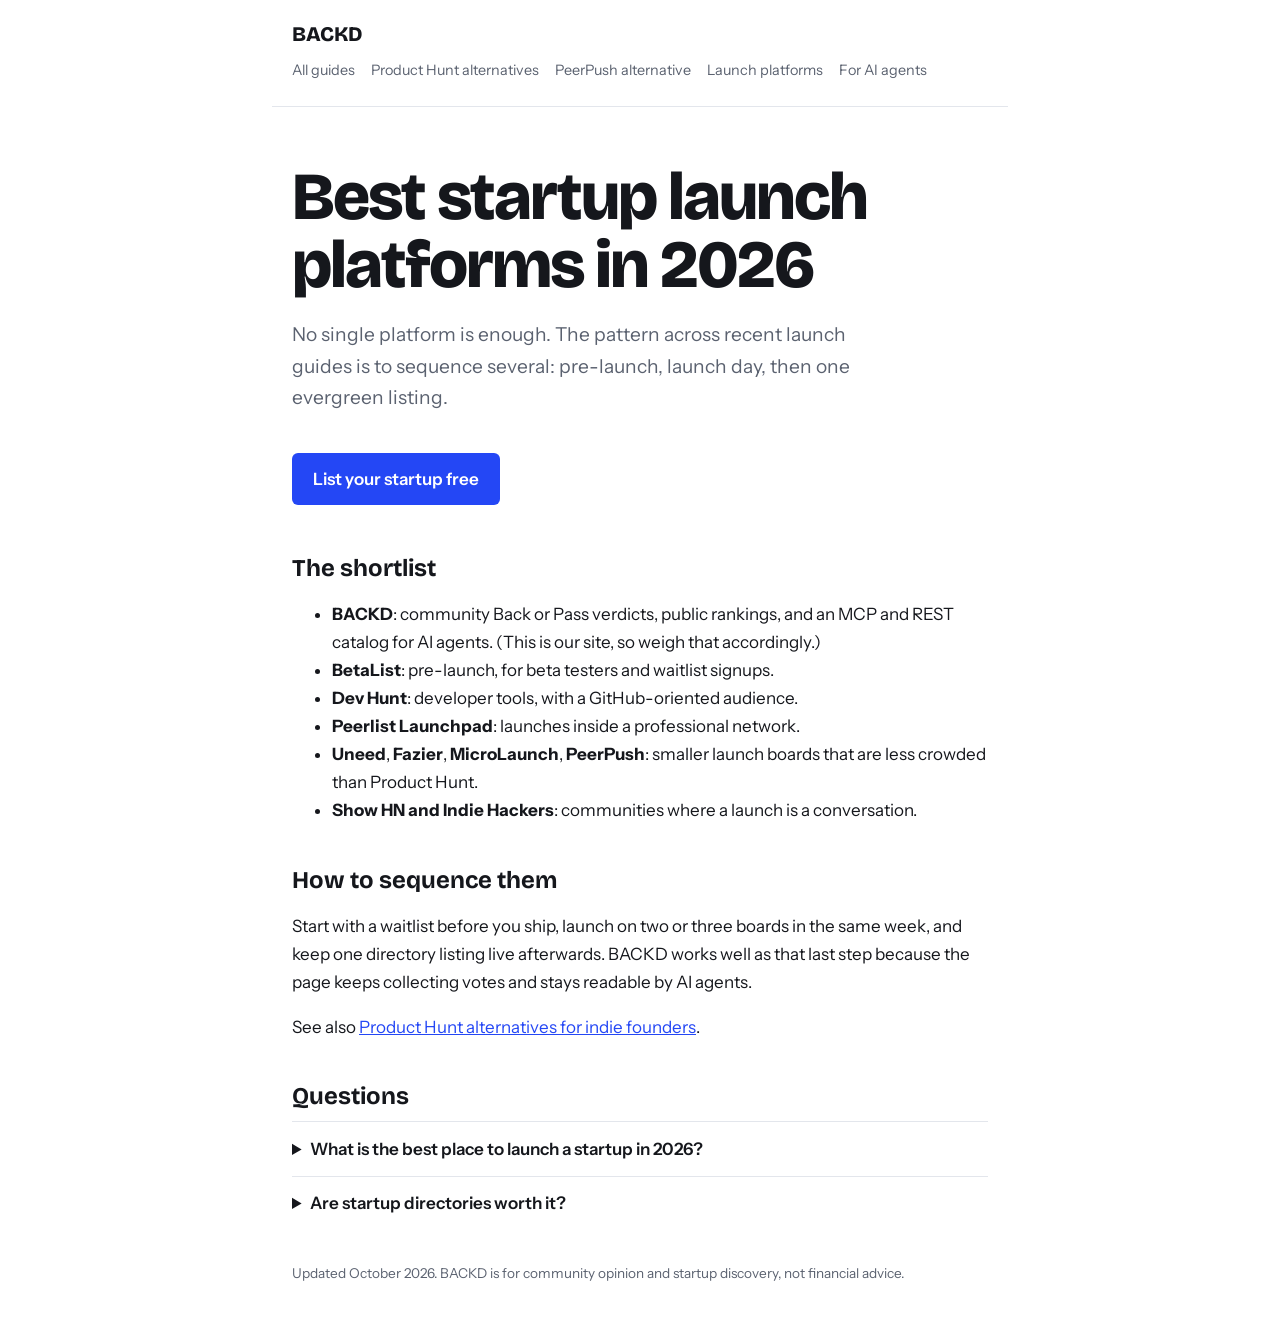
==== best-startup-launch-platforms.html @ 5f78612a "Add files via upload" ====
<!doctype html><html lang="en"><head><meta charset="utf-8"><meta name="viewport" content="width=device-width,initial-scale=1">
<title>Best startup launch platforms in 2026 | BACKD</title><meta name="description" content="A practical list of startup launch platforms and directories in 2026, what each is best for, and how to sequence them for a launch week."><link rel="canonical" href="https://backd.io/best-startup-launch-platforms.html">
<meta property="og:title" content="Best startup launch platforms in 2026 | BACKD"><meta property="og:description" content="A practical list of startup launch platforms and directories in 2026, what each is best for, and how to sequence them for a launch week."><meta property="og:type" content="article"><meta property="og:url" content="https://backd.io/best-startup-launch-platforms.html">
<link rel="preconnect" href="https://fonts.googleapis.com"><link rel="preconnect" href="https://fonts.gstatic.com" crossorigin><link href="https://fonts.googleapis.com/css2?family=Bricolage+Grotesque:wght@700;800&family=Instrument+Sans:wght@400;600&display=swap" rel="stylesheet"><link rel="stylesheet" href="style.css">
<script type="application/ld+json">[{"@context": "https://schema.org", "@type": "Article", "headline": "Best startup launch platforms in 2026", "description": "A practical list of startup launch platforms and directories in 2026, what each is best for, and how to sequence them for a launch week.", "dateModified": "2026-10-18", "publisher": {"@type": "Organization", "name": "BACKD", "url": "https://backd.io"}, "mainEntityOfPage": "https://backd.io/best-startup-launch-platforms.html"}, {"@context": "https://schema.org", "@type": "FAQPage", "mainEntity": [{"@type": "Question", "name": "What is the best place to launch a startup in 2026?", "acceptedAnswer": {"@type": "Answer", "text": "It depends on stage and audience. Use a pre-launch list, one or two launch boards, a community post, and a long-lived directory listing."}}, {"@type": "Question", "name": "Are startup directories worth it?", "acceptedAnswer": {"@type": "Answer", "text": "They help most when you are early and have no audience, and when a listing stays live and discoverable after launch day."}}]}]</script></head><body>
<header><a class="logo" href="https://backd.io">BACKD</a><nav><a href="index.html">All guides</a><a href="product-hunt-alternatives.html">Product Hunt alternatives</a><a href="peerpush-alternative.html">PeerPush alternative</a><a href="best-startup-launch-platforms.html">Launch platforms</a><a href="startup-directory-for-ai-agents.html">For AI agents</a></nav></header>
<main><h1>Best startup launch platforms in 2026</h1><p class="lede">No single platform is enough. The pattern across recent launch guides is to sequence several: pre-launch, launch day, then one evergreen listing.</p><a class="cta" href="https://backd.io/auth/login">List your startup free</a>
<h2>The shortlist</h2>
<ul>
<li><b>BACKD</b>: community Back or Pass verdicts, public rankings, and an MCP and REST catalog for AI agents. (This is our site, so weigh that accordingly.)</li>
<li><b>BetaList</b>: pre-launch, for beta testers and waitlist signups.</li>
<li><b>Dev Hunt</b>: developer tools, with a GitHub-oriented audience.</li>
<li><b>Peerlist Launchpad</b>: launches inside a professional network.</li>
<li><b>Uneed</b>, <b>Fazier</b>, <b>MicroLaunch</b>, <b>PeerPush</b>: smaller launch boards that are less crowded than Product Hunt.</li>
<li><b>Show HN and Indie Hackers</b>: communities where a launch is a conversation.</li>
</ul>
<h2>How to sequence them</h2>
<p>Start with a waitlist before you ship, launch on two or three boards in the same week, and keep one directory listing live afterwards. BACKD works well as that last step because the page keeps collecting votes and stays readable by AI agents.</p>
<p>See also <a href="product-hunt-alternatives.html">Product Hunt alternatives for indie founders</a>.</p><h2>Questions</h2><details><summary>What is the best place to launch a startup in 2026?</summary><p>It depends on stage and audience. Use a pre-launch list, one or two launch boards, a community post, and a long-lived directory listing.</p></details><details><summary>Are startup directories worth it?</summary><p>They help most when you are early and have no audience, and when a listing stays live and discoverable after launch day.</p></details></main>
<footer>Updated October 2026. BACKD is for community opinion and startup discovery, not financial advice.</footer></body></html>
---- style.css ----
:root{--bg:#fff;--ink:#15171c;--mute:#5b6270;--line:#e3e6ec;--panel:#f3f5f9;--acc:#2447f5}
@media(prefers-color-scheme:dark){:root{--bg:#0f1218;--ink:#eceff5;--mute:#9aa3b2;--line:#252b36;--panel:#171c26;--acc:#7f9bff}}
*{box-sizing:border-box}html{scroll-padding-top:4rem}
body{margin:0;background:var(--bg);color:var(--ink);font:17px/1.65 'Instrument Sans',system-ui,sans-serif}
a{color:var(--acc)}a:focus-visible,summary:focus-visible{outline:3px solid var(--acc);outline-offset:3px}
header,main,footer{max-width:46rem;margin:0 auto;padding:0 1.25rem}
header{display:flex;flex-wrap:wrap;gap:.5rem 1.4rem;align-items:baseline;padding-top:1.4rem;padding-bottom:1.4rem;border-bottom:1px solid var(--line)}
.logo{font:800 1.3rem 'Bricolage Grotesque',system-ui,sans-serif;text-decoration:none;color:var(--ink);margin-right:auto}
nav a{color:var(--mute);text-decoration:none;font-size:.9rem;margin-right:1rem}nav a:hover{color:var(--ink)}
h1{font:800 clamp(2.4rem,7vw,4.2rem)/1.02 'Bricolage Grotesque',system-ui,sans-serif;letter-spacing:-.03em;margin:3.5rem 0 1.2rem}
h2{font:700 1.5rem/1.2 'Bricolage Grotesque',system-ui,sans-serif;margin:2.6rem 0 .6rem}
.lede{font-size:1.2rem;color:var(--mute);max-width:38rem}
.cta{display:inline-block;margin:1.2rem 0 .5rem;padding:.75rem 1.3rem;background:var(--acc);color:#fff;border-radius:6px;text-decoration:none;font-weight:600}
@media(prefers-color-scheme:dark){.cta{color:#0f1218}}
code,pre{font:.9rem ui-monospace,Menlo,monospace}code{background:var(--panel);padding:.1em .35em;border-radius:4px}
pre{background:var(--panel);padding:1rem;overflow-x:auto;border-left:3px solid var(--acc);border-radius:4px}pre code{padding:0;background:none}
details{border-top:1px solid var(--line);padding:.8rem 0}summary{cursor:pointer;font-weight:600}
footer{padding-top:2rem;padding-bottom:3rem;color:var(--mute);font-size:.85rem}
.guides{list-style:none;padding:0;margin:0}.guides li{border-top:1px solid var(--line);padding:1rem 0}.guides a{font:700 1.25rem 'Bricolage Grotesque',system-ui,sans-serif}.guides p{margin:.25rem 0 0;color:var(--mute)}
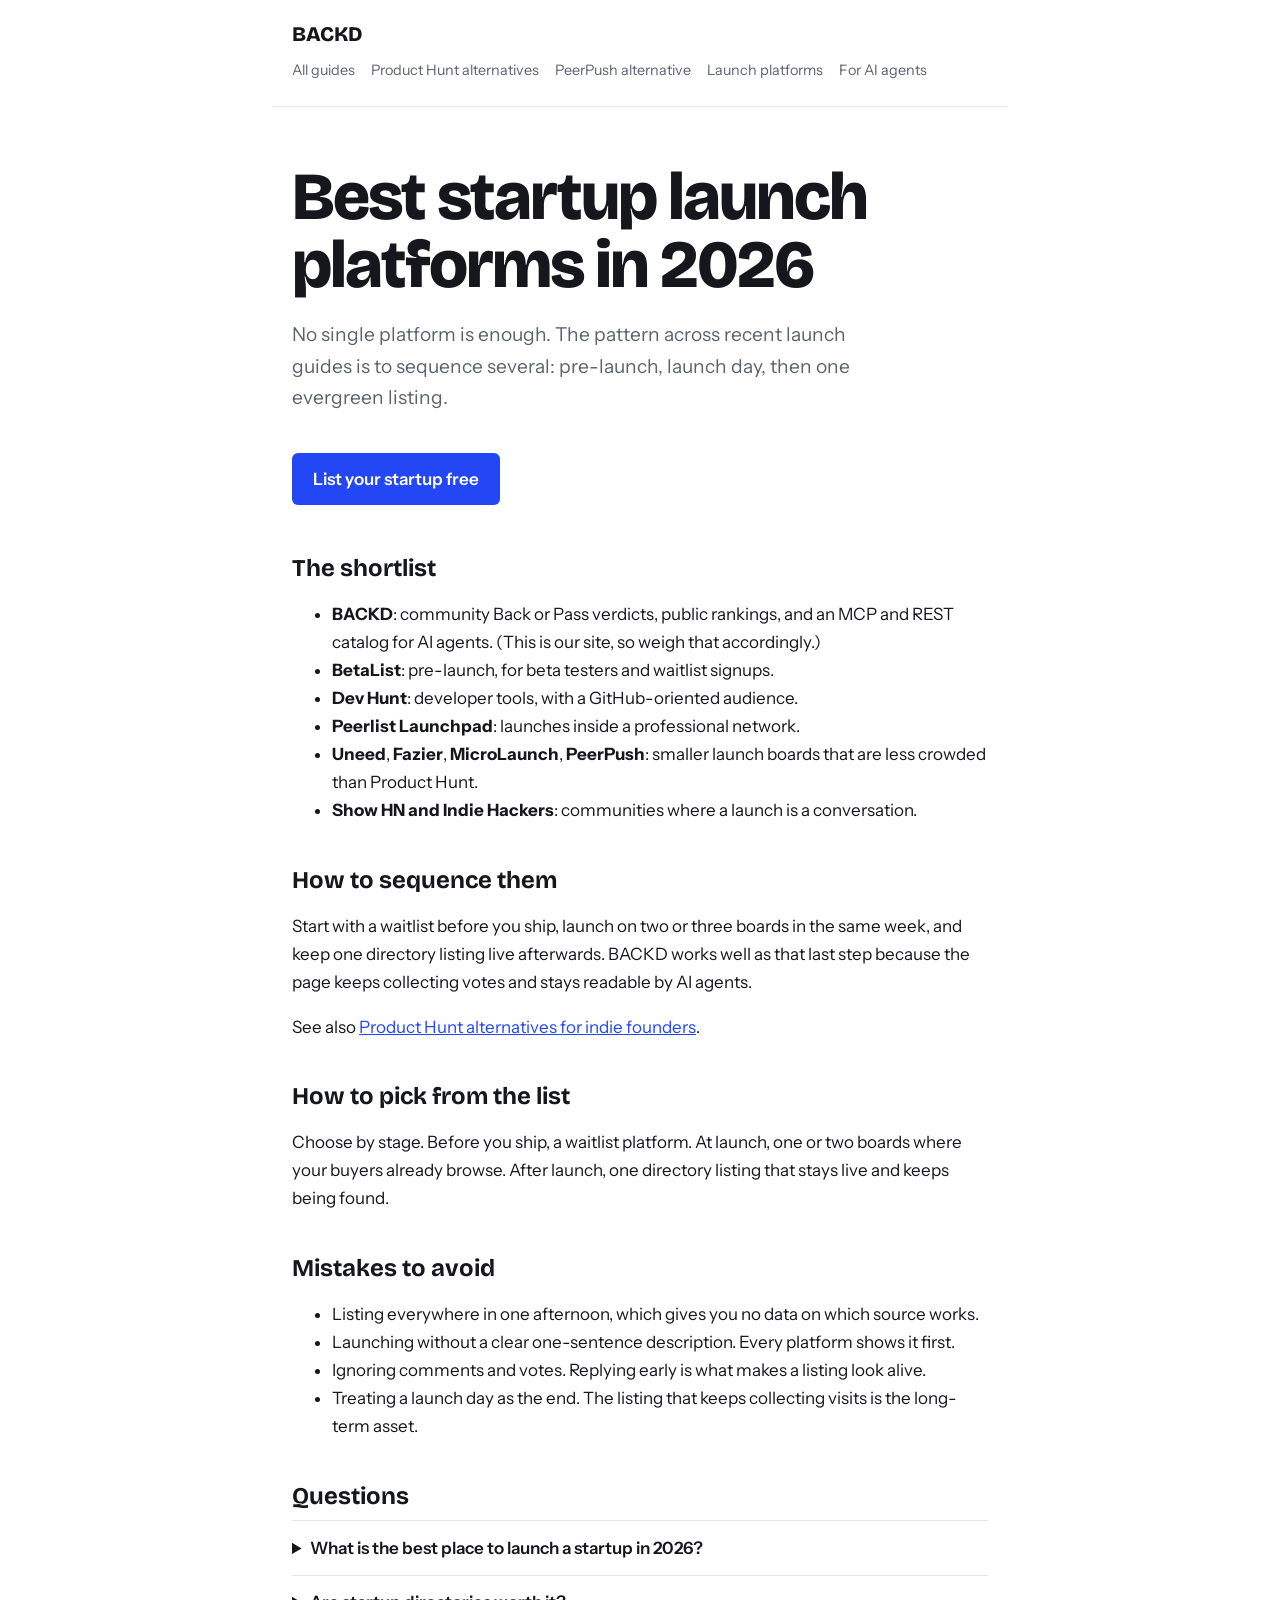
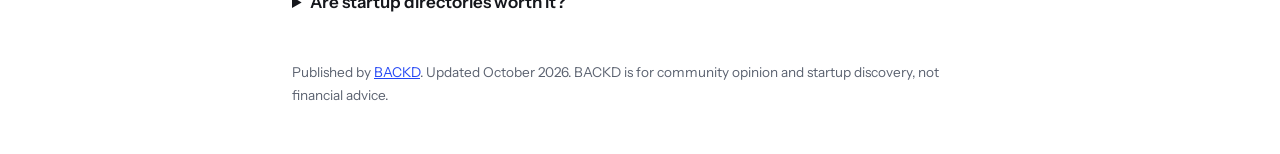
==== commit 27fc6e29: "Add files via upload" ====
--- a/best-startup-launch-platforms.html
+++ b/best-startup-launch-platforms.html
@@ -1,8 +1,14 @@
 <!doctype html><html lang="en"><head><meta charset="utf-8"><meta name="viewport" content="width=device-width,initial-scale=1">
-<title>Best startup launch platforms in 2026 | BACKD</title><meta name="description" content="A practical list of startup launch platforms and directories in 2026, what each is best for, and how to sequence them for a launch week."><link rel="canonical" href="https://backd.io/best-startup-launch-platforms.html">
-<meta property="og:title" content="Best startup launch platforms in 2026 | BACKD"><meta property="og:description" content="A practical list of startup launch platforms and directories in 2026, what each is best for, and how to sequence them for a launch week."><meta property="og:type" content="article"><meta property="og:url" content="https://backd.io/best-startup-launch-platforms.html">
+<title>Best startup launch platforms in 2026 | BACKD</title><meta name="description" content="A practical list of startup launch platforms and directories in 2026, what each is best for, and how to sequence them for a launch week."><link rel="canonical" href="https://blog.backd.io/best-startup-launch-platforms.html"><link rel="alternate" type="text/markdown" href="best-startup-launch-platforms.html.md">
+<meta property="og:title" content="Best startup launch platforms in 2026 | BACKD"><meta property="og:description" content="A practical list of startup launch platforms and directories in 2026, what each is best for, and how to sequence them for a launch week."><meta property="og:type" content="article"><meta property="og:url" content="https://blog.backd.io/best-startup-launch-platforms.html">
+<link rel="apple-touch-icon" sizes="180x180" href="/apple-touch-icon.png">
+<link rel="icon" type="image/png" sizes="32x32" href="/favicon-32x32.png">
+<link rel="icon" type="image/png" sizes="16x16" href="/favicon-16x16.png">
+<link rel="manifest" href="/site.webmanifest">
+<meta property="og:site_name" content="BACKD"><meta property="og:image" content="https://blog.backd.io/og-image.png"><meta property="og:image:width" content="1200"><meta property="og:image:height" content="630">
+<meta name="twitter:card" content="summary_large_image"><meta name="twitter:title" content="Best startup launch platforms in 2026 | BACKD"><meta name="twitter:description" content="A practical list of startup launch platforms and directories in 2026, what each is best for, and how to sequence them for a launch week."><meta name="twitter:image" content="https://blog.backd.io/og-image.png">
 <link rel="preconnect" href="https://fonts.googleapis.com"><link rel="preconnect" href="https://fonts.gstatic.com" crossorigin><link href="https://fonts.googleapis.com/css2?family=Bricolage+Grotesque:wght@700;800&family=Instrument+Sans:wght@400;600&display=swap" rel="stylesheet"><link rel="stylesheet" href="style.css">
-<script type="application/ld+json">[{"@context": "https://schema.org", "@type": "Article", "headline": "Best startup launch platforms in 2026", "description": "A practical list of startup launch platforms and directories in 2026, what each is best for, and how to sequence them for a launch week.", "dateModified": "2026-10-18", "publisher": {"@type": "Organization", "name": "BACKD", "url": "https://backd.io"}, "mainEntityOfPage": "https://backd.io/best-startup-launch-platforms.html"}, {"@context": "https://schema.org", "@type": "FAQPage", "mainEntity": [{"@type": "Question", "name": "What is the best place to launch a startup in 2026?", "acceptedAnswer": {"@type": "Answer", "text": "It depends on stage and audience. Use a pre-launch list, one or two launch boards, a community post, and a long-lived directory listing."}}, {"@type": "Question", "name": "Are startup directories worth it?", "acceptedAnswer": {"@type": "Answer", "text": "They help most when you are early and have no audience, and when a listing stays live and discoverable after launch day."}}]}]</script></head><body>
+<script type="application/ld+json">[{"@context": "https://schema.org", "@type": "Article", "headline": "Best startup launch platforms in 2026", "description": "A practical list of startup launch platforms and directories in 2026, what each is best for, and how to sequence them for a launch week.", "dateModified": "2026-10-20", "author": {"@type": "Organization", "name": "BACKD"}, "publisher": {"@type": "Organization", "name": "BACKD", "url": "https://backd.io"}, "mainEntityOfPage": "https://blog.backd.io/best-startup-launch-platforms.html"}, {"@context": "https://schema.org", "@type": "FAQPage", "mainEntity": [{"@type": "Question", "name": "What is the best place to launch a startup in 2026?", "acceptedAnswer": {"@type": "Answer", "text": "It depends on stage and audience. Use a pre-launch list, one or two launch boards, a community post, and a long-lived directory listing."}}, {"@type": "Question", "name": "Are startup directories worth it?", "acceptedAnswer": {"@type": "Answer", "text": "They help most when you are early and have no audience, and when a listing stays live and discoverable after launch day."}}]}]</script></head><body>
 <header><a class="logo" href="https://backd.io">BACKD</a><nav><a href="index.html">All guides</a><a href="product-hunt-alternatives.html">Product Hunt alternatives</a><a href="peerpush-alternative.html">PeerPush alternative</a><a href="best-startup-launch-platforms.html">Launch platforms</a><a href="startup-directory-for-ai-agents.html">For AI agents</a></nav></header>
 <main><h1>Best startup launch platforms in 2026</h1><p class="lede">No single platform is enough. The pattern across recent launch guides is to sequence several: pre-launch, launch day, then one evergreen listing.</p><a class="cta" href="https://backd.io/auth/login">List your startup free</a>
 <h2>The shortlist</h2>
@@ -16,5 +22,9 @@
 </ul>
 <h2>How to sequence them</h2>
 <p>Start with a waitlist before you ship, launch on two or three boards in the same week, and keep one directory listing live afterwards. BACKD works well as that last step because the page keeps collecting votes and stays readable by AI agents.</p>
-<p>See also <a href="product-hunt-alternatives.html">Product Hunt alternatives for indie founders</a>.</p><h2>Questions</h2><details><summary>What is the best place to launch a startup in 2026?</summary><p>It depends on stage and audience. Use a pre-launch list, one or two launch boards, a community post, and a long-lived directory listing.</p></details><details><summary>Are startup directories worth it?</summary><p>They help most when you are early and have no audience, and when a listing stays live and discoverable after launch day.</p></details></main>
-<footer>Updated October 2026. BACKD is for community opinion and startup discovery, not financial advice.</footer></body></html>+<p>See also <a href="product-hunt-alternatives.html">Product Hunt alternatives for indie founders</a>.</p><h2>How to pick from the list</h2>
+<p>Choose by stage. Before you ship, a waitlist platform. At launch, one or two boards where your buyers already browse. After launch, one directory listing that stays live and keeps being found.</p>
+<h2>Mistakes to avoid</h2>
+<ul><li>Listing everywhere in one afternoon, which gives you no data on which source works.</li><li>Launching without a clear one-sentence description. Every platform shows it first.</li><li>Ignoring comments and votes. Replying early is what makes a listing look alive.</li><li>Treating a launch day as the end. The listing that keeps collecting visits is the long-term asset.</li></ul>
+<h2>Questions</h2><details><summary>What is the best place to launch a startup in 2026?</summary><p>It depends on stage and audience. Use a pre-launch list, one or two launch boards, a community post, and a long-lived directory listing.</p></details><details><summary>Are startup directories worth it?</summary><p>They help most when you are early and have no audience, and when a listing stays live and discoverable after launch day.</p></details></main>
+<footer>Published by <a href="https://backd.io">BACKD</a>. Updated October 2026. BACKD is for community opinion and startup discovery, not financial advice.</footer></body></html>
